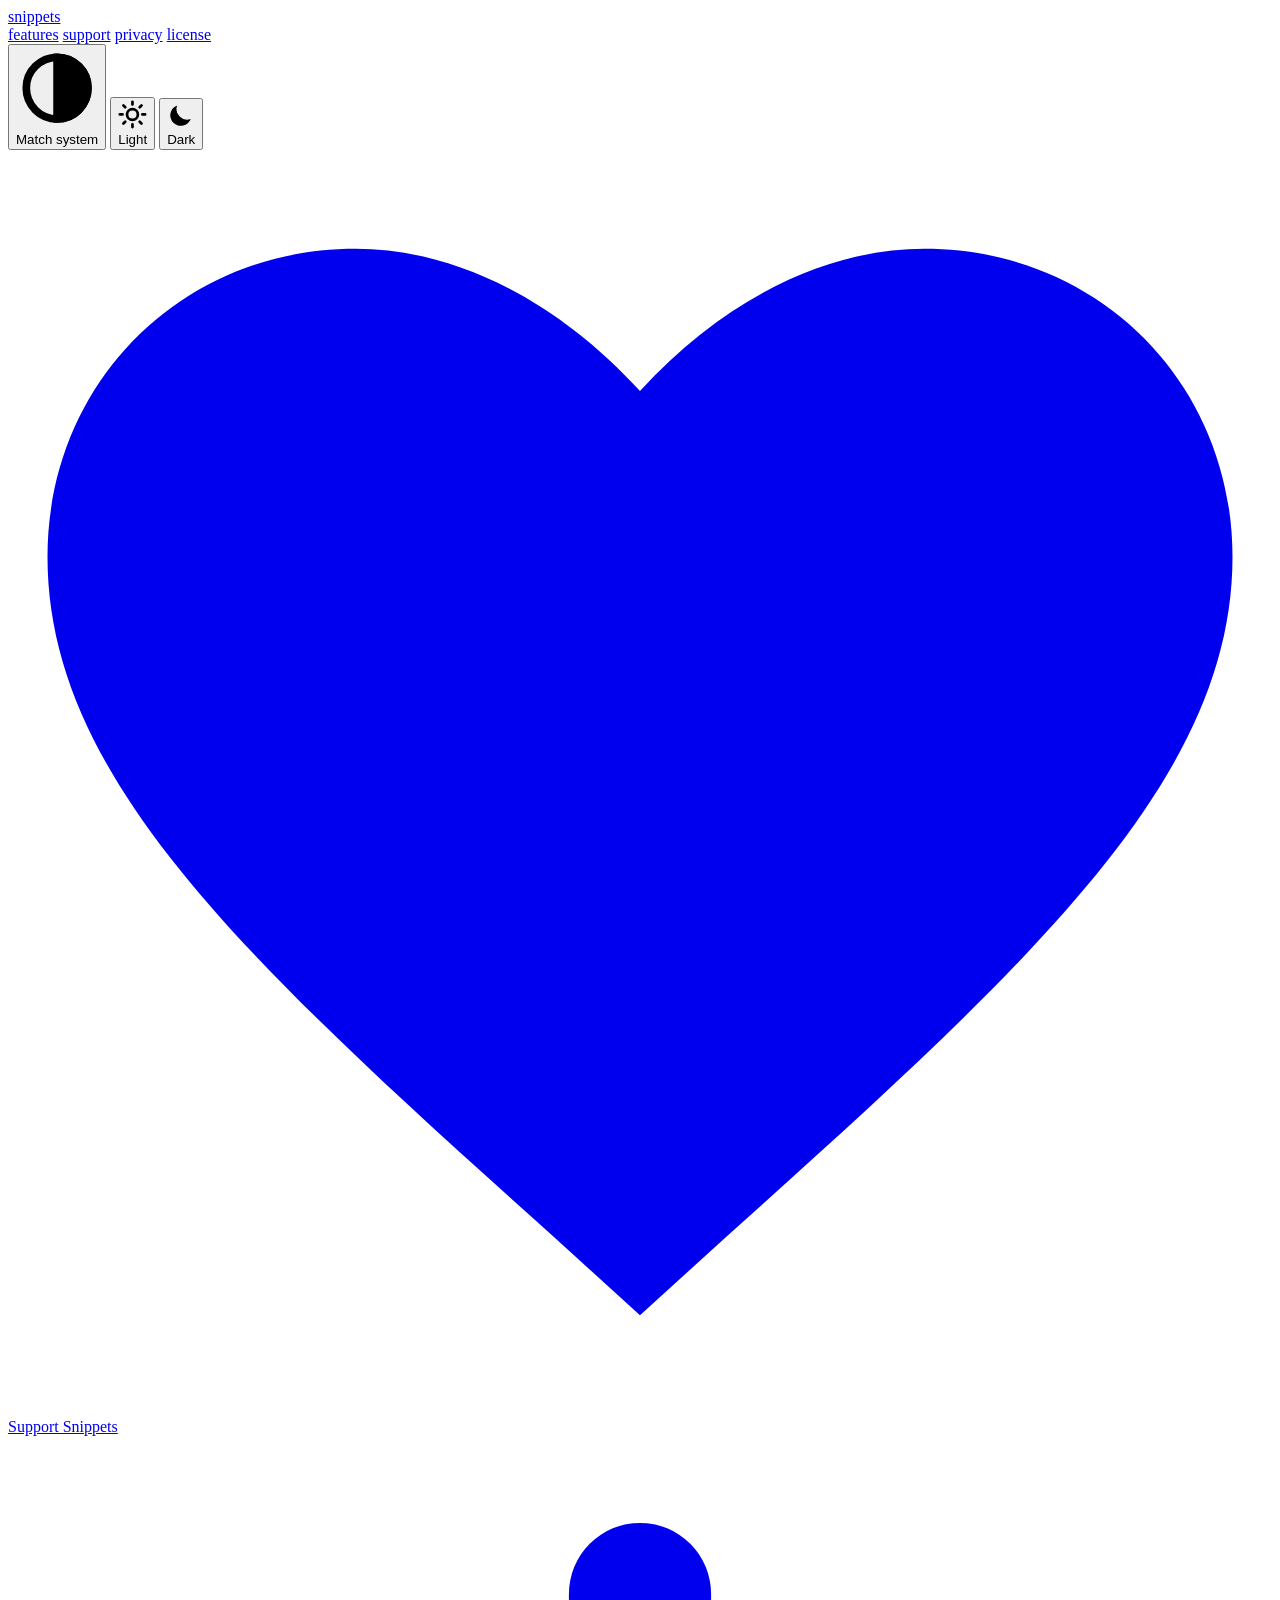
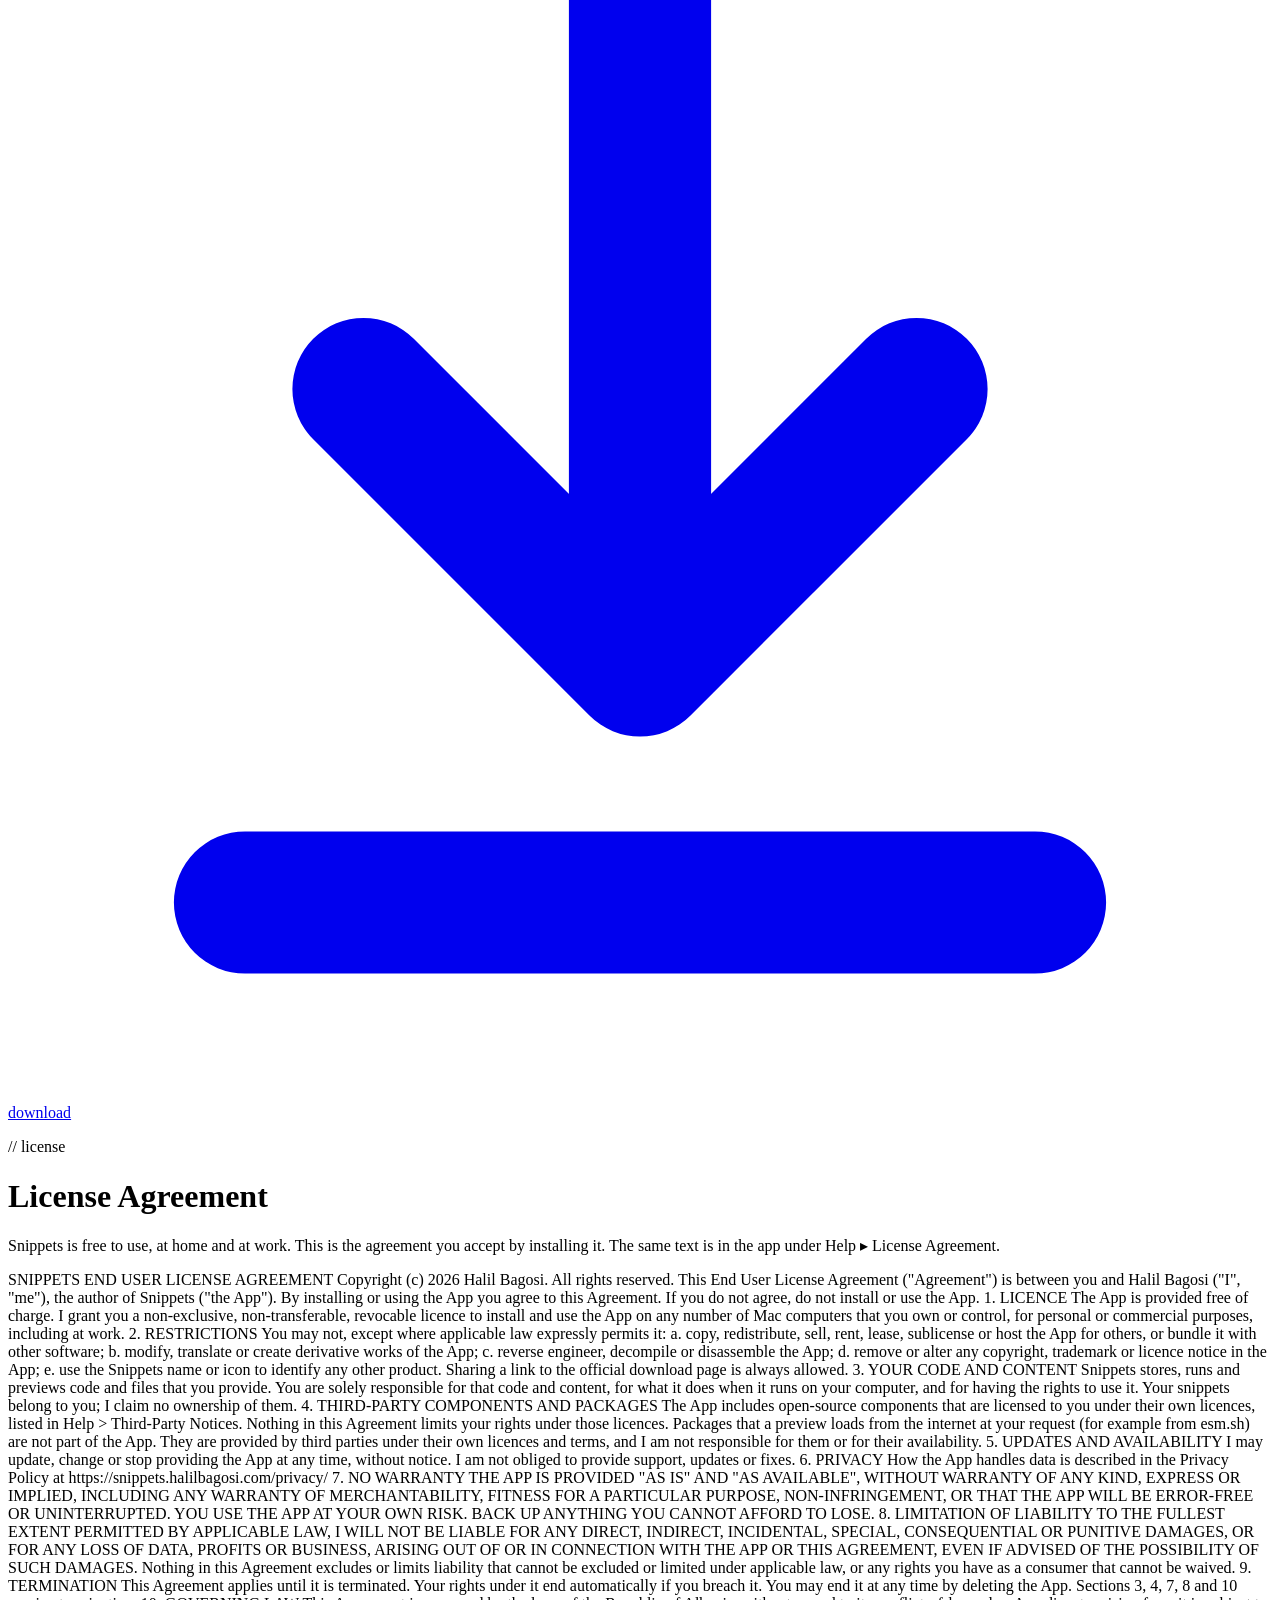
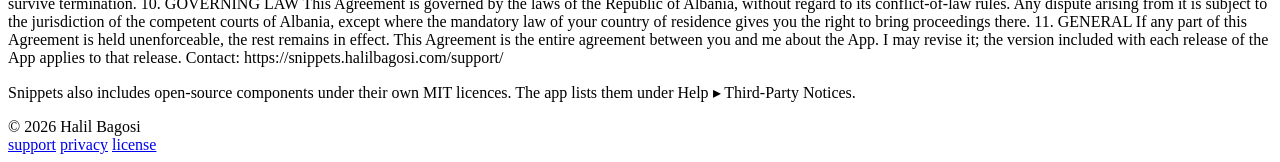
==== license/index.html @ 8a739fa4 "Highlight agent access, add language detection, open panels sooner Co-Authored-By: Claude Opus 5.5 <" ====
<!doctype html>
<html lang="en">
<head>
  <meta charset="utf-8">
  <meta name="viewport" content="width=device-width, initial-scale=1, viewport-fit=cover">
  <title>License Agreement · Snippets</title>
  <meta name="description" content="The end user licence agreement for Snippets for macOS: free for personal and commercial use.">
  <meta name="theme-color" content="#f5f6f8" media="(prefers-color-scheme: light)">
  <meta name="theme-color" content="#0e1014" media="(prefers-color-scheme: dark)">
  <link rel="icon" href="../icon-light.png" media="(prefers-color-scheme: light)">
  <link rel="icon" href="../icon-dark.png" media="(prefers-color-scheme: dark)">
  <link rel="stylesheet" href="../style.css?v=0638dbdf40">
  <script>try{var t=localStorage.getItem("theme");if(t==="light"||t==="dark")document.documentElement.dataset.theme=t}catch(e){}try{var n=navigator;if(/iPhone|iPad|iPod|Android/i.test(n.userAgent))document.documentElement.dataset.device="mobile"}catch(e){}</script>
  <script src="../site.js?v=34f149bb03" defer></script>
</head>
<body>
  <div class="backdrop" aria-hidden="true">
    <div class="glow glow-a"></div>
    <div class="glow glow-b"></div>
  </div>

  <header class="nav glass">
    <a class="brand" href="../"><img class="theme-light" src="../icon-light.png" alt=""><img class="theme-dark" src="../icon-dark.png" alt="">snippets</a>
    <nav class="nav-links" aria-label="Site">
      <a href="../#features">features</a>
      <a href="../support/">support</a>
      <a href="../privacy/">privacy</a>
      <a href="../license/" aria-current="page">license</a>
    </nav>
    <div class="theme-toggle" role="group" aria-label="Appearance">
      <span class="thumb" aria-hidden="true"></span>
      <button type="button" data-choice="auto" aria-pressed="true" title="Match system"><svg viewBox="0 0 16 16" fill="none" stroke="currentColor" stroke-width="1.5"><circle cx="8" cy="8" r="6"/><path d="M8 2a6 6 0 0 1 0 12z" fill="currentColor"/></svg><span class="sr-only">Match system</span></button>
      <button type="button" data-choice="light" aria-pressed="false" title="Light"><svg viewBox="0 0 16 16" fill="none" stroke="currentColor" stroke-width="1.5" stroke-linecap="round"><circle cx="8" cy="8" r="3"/><path d="M8 1v1.5M8 13.5V15M1 8h1.5M13.5 8H15M3 3l1 1M12 12l1 1M3 13l1-1M12 4l1-1"/></svg><span class="sr-only">Light</span></button>
      <button type="button" data-choice="dark" aria-pressed="false" title="Dark"><svg viewBox="0 0 16 16" fill="currentColor"><path d="M13.5 10.2A6 6 0 0 1 5.8 2.5a6 6 0 1 0 7.7 7.7z"/></svg><span class="sr-only">Dark</span></button>
    </div>
    <a class="btn btn-glass btn-sponsor" href="https://github.com/sponsors/halilbagosi" target="_blank" rel="noopener"><svg viewBox="0 -.55 16 16" fill="currentColor" aria-hidden="true"><path d="M8 14.2 6.9 13.2C3 9.7.5 7.4.5 4.6.5 2.4 2.2.7 4.4.7c1.2 0 2.5.6 3.6 1.8C9.1 1.3 10.4.7 11.6.7c2.2 0 3.9 1.7 3.9 3.9 0 2.8-2.5 5.1-6.4 8.6z"/></svg><span>Support Snippets</span></a>
    <a class="btn btn-primary" href="https://github.com/halilbagosi/snippetsPage/releases/latest/download/Snippets.dmg"><svg viewBox="0 0 16 16" fill="none" stroke="currentColor" stroke-width="1.8" stroke-linecap="round" stroke-linejoin="round"><path d="M8 2v8.5M4.5 7 8 10.5 11.5 7M3 13.5h10"/></svg><span>download</span></a>
  </header>

  <main class="doc">
    <div class="wrap wrap-narrow">
      <p class="eyebrow reveal">// license</p>
      <h1 class="headline reveal">License Agreement</h1>
      <p class="lede reveal">Snippets is free to use, at home and at work. This is the agreement you
      accept by installing it. The same text is in the app under Help ▸ License Agreement.</p>

      <div class="card glass reveal">
        <div class="legal">SNIPPETS END USER LICENSE AGREEMENT&#10;&#10;Copyright (c) 2026 Halil Bagosi. All rights reserved.&#10;&#10;This End User License Agreement (&quot;Agreement&quot;) is between you and Halil Bagosi&#10;(&quot;I&quot;, &quot;me&quot;), the author of Snippets (&quot;the App&quot;). By installing or using the&#10;App you agree to this Agreement. If you do not agree, do not install or use&#10;the App.&#10;&#10;1. LICENCE&#10;&#10;The App is provided free of charge. I grant you a non-exclusive,&#10;non-transferable, revocable licence to install and use the App on any number&#10;of Mac computers that you own or control, for personal or commercial&#10;purposes, including at work.&#10;&#10;2. RESTRICTIONS&#10;&#10;You may not, except where applicable law expressly permits it:&#10;&#10;  a. copy, redistribute, sell, rent, lease, sublicense or host the App for&#10;     others, or bundle it with other software;&#10;  b. modify, translate or create derivative works of the App;&#10;  c. reverse engineer, decompile or disassemble the App;&#10;  d. remove or alter any copyright, trademark or licence notice in the App;&#10;  e. use the Snippets name or icon to identify any other product.&#10;&#10;Sharing a link to the official download page is always allowed.&#10;&#10;3. YOUR CODE AND CONTENT&#10;&#10;Snippets stores, runs and previews code and files that you provide. You are&#10;solely responsible for that code and content, for what it does when it runs&#10;on your computer, and for having the rights to use it. Your snippets belong&#10;to you; I claim no ownership of them.&#10;&#10;4. THIRD-PARTY COMPONENTS AND PACKAGES&#10;&#10;The App includes open-source components that are licensed to you under their&#10;own licences, listed in Help &gt; Third-Party Notices. Nothing in this Agreement&#10;limits your rights under those licences.&#10;&#10;Packages that a preview loads from the internet at your request (for&#10;example from esm.sh) are not part of the App. They are provided by third&#10;parties under their own licences and terms, and I am not responsible for&#10;them or for their availability.&#10;&#10;5. UPDATES AND AVAILABILITY&#10;&#10;I may update, change or stop providing the App at any time, without notice.&#10;I am not obliged to provide support, updates or fixes.&#10;&#10;6. PRIVACY&#10;&#10;How the App handles data is described in the Privacy Policy at&#10;https://snippets.halilbagosi.com/privacy/&#10;&#10;7. NO WARRANTY&#10;&#10;THE APP IS PROVIDED &quot;AS IS&quot; AND &quot;AS AVAILABLE&quot;, WITHOUT WARRANTY OF ANY&#10;KIND, EXPRESS OR IMPLIED, INCLUDING ANY WARRANTY OF MERCHANTABILITY, FITNESS&#10;FOR A PARTICULAR PURPOSE, NON-INFRINGEMENT, OR THAT THE APP WILL BE&#10;ERROR-FREE OR UNINTERRUPTED. YOU USE THE APP AT YOUR OWN RISK. BACK UP&#10;ANYTHING YOU CANNOT AFFORD TO LOSE.&#10;&#10;8. LIMITATION OF LIABILITY&#10;&#10;TO THE FULLEST EXTENT PERMITTED BY APPLICABLE LAW, I WILL NOT BE LIABLE FOR&#10;ANY DIRECT, INDIRECT, INCIDENTAL, SPECIAL, CONSEQUENTIAL OR PUNITIVE&#10;DAMAGES, OR FOR ANY LOSS OF DATA, PROFITS OR BUSINESS, ARISING OUT OF OR IN&#10;CONNECTION WITH THE APP OR THIS AGREEMENT, EVEN IF ADVISED OF THE&#10;POSSIBILITY OF SUCH DAMAGES. Nothing in this Agreement excludes or limits&#10;liability that cannot be excluded or limited under applicable law, or any&#10;rights you have as a consumer that cannot be waived.&#10;&#10;9. TERMINATION&#10;&#10;This Agreement applies until it is terminated. Your rights under it end&#10;automatically if you breach it. You may end it at any time by deleting the&#10;App. Sections 3, 4, 7, 8 and 10 survive termination.&#10;&#10;10. GOVERNING LAW&#10;&#10;This Agreement is governed by the laws of the Republic of Albania, without&#10;regard to its conflict-of-law rules. Any dispute arising from it is subject&#10;to the jurisdiction of the competent courts of Albania, except where the&#10;mandatory law of your country of residence gives you the right to bring&#10;proceedings there.&#10;&#10;11. GENERAL&#10;&#10;If any part of this Agreement is held unenforceable, the rest remains in&#10;effect. This Agreement is the entire agreement between you and me about the&#10;App. I may revise it; the version included with each release of the App&#10;applies to that release.&#10;&#10;Contact: https://snippets.halilbagosi.com/support/</div>
      </div>

      <p class="reveal">Snippets also includes open-source components under their own MIT licences. The app
      lists them under Help ▸ Third-Party Notices.</p>
    </div>
  </main>

  <footer class="site-footer">
    <div class="wrap">
      <span>© 2026 Halil Bagosi</span>
      <nav aria-label="Footer">
        <a href="../support/">support</a>
        <a href="../privacy/">privacy</a>
        <a href="../license/">license</a>
      </nav>
    </div>
  </footer>
</body>
</html>
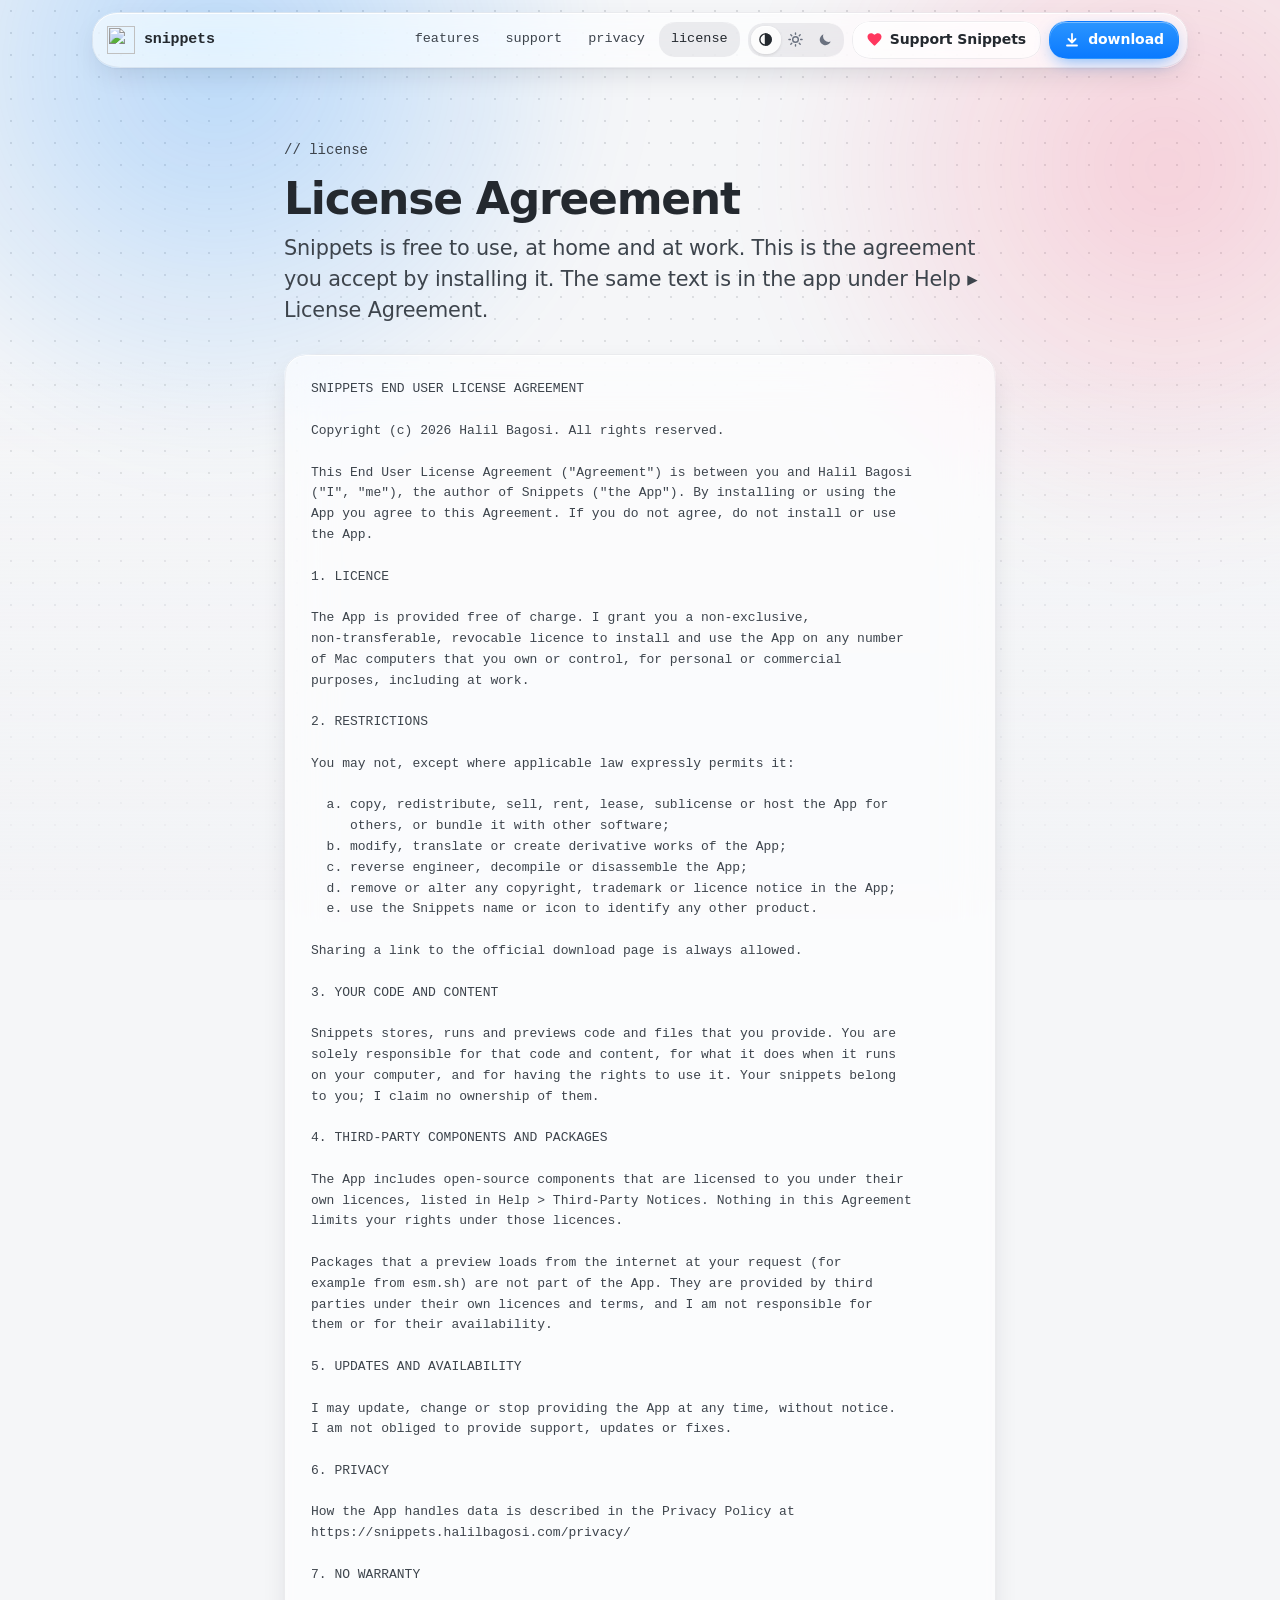
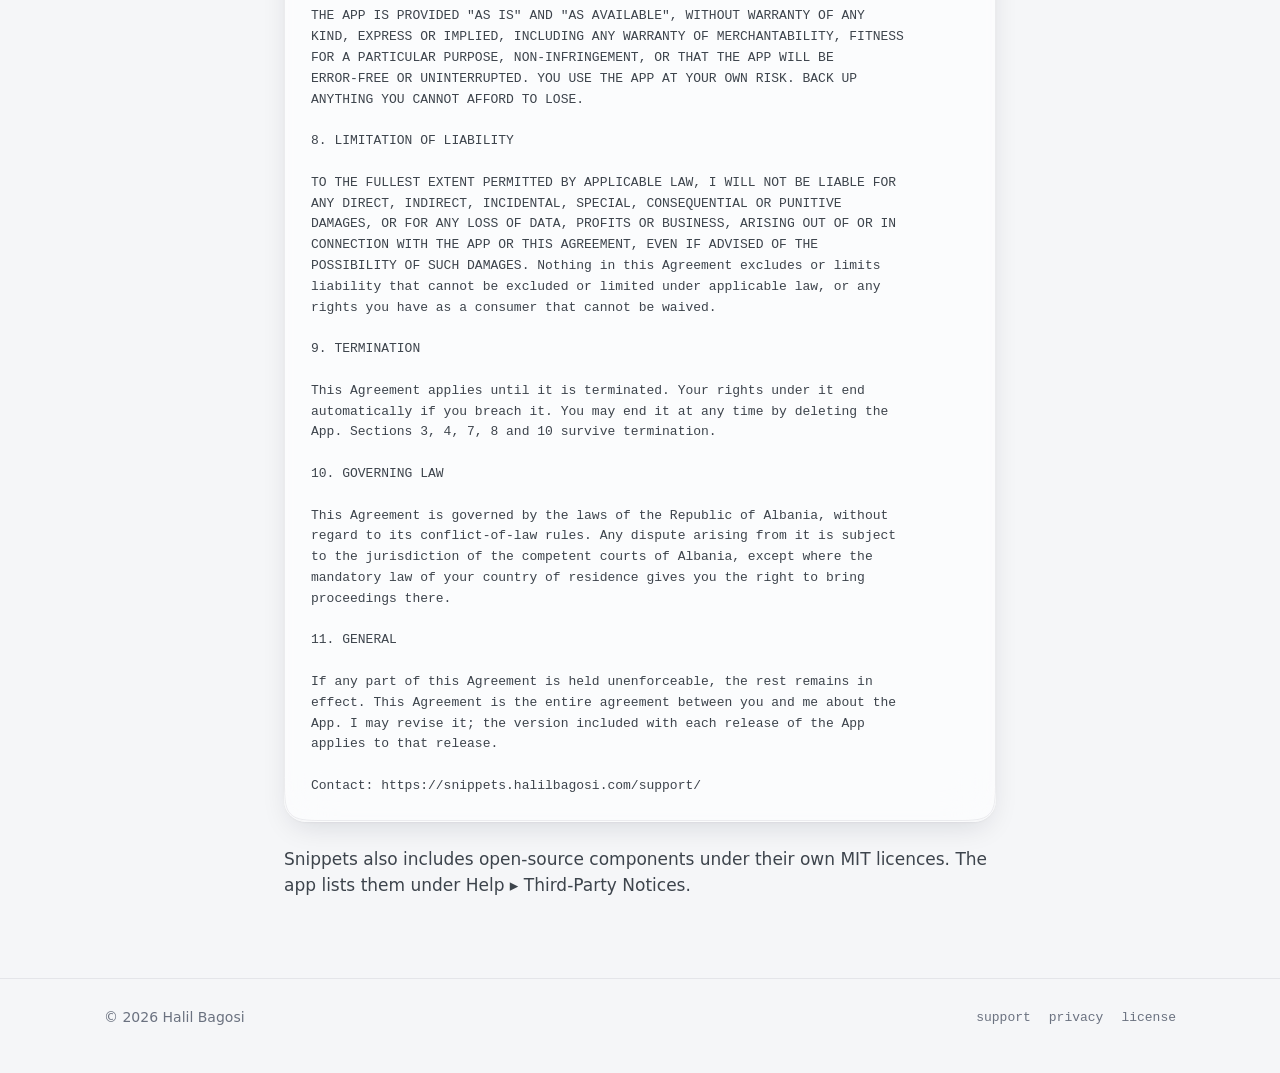
==== commit dd25a5e3: "Hover on language chips; arrow cursor on things you can't click Co-Authored-By: Claude Opus 5.5 <nor" ====
--- a/license/index.html
+++ b/license/index.html
@@ -9,7 +9,7 @@
   <meta name="theme-color" content="#0e1014" media="(prefers-color-scheme: dark)">
   <link rel="icon" href="../icon-light.png" media="(prefers-color-scheme: light)">
   <link rel="icon" href="../icon-dark.png" media="(prefers-color-scheme: dark)">
-  <link rel="stylesheet" href="../style.css?v=0638dbdf40">
+  <link rel="stylesheet" href="../style.css?v=d12fee1ae2">
   <script>try{var t=localStorage.getItem("theme");if(t==="light"||t==="dark")document.documentElement.dataset.theme=t}catch(e){}try{var n=navigator;if(/iPhone|iPad|iPod|Android/i.test(n.userAgent))document.documentElement.dataset.device="mobile"}catch(e){}</script>
   <script src="../site.js?v=34f149bb03" defer></script>
 </head>
--- a/style.css
+++ b/style.css
@@ -0,0 +1,635 @@
+/* Snippets site — mirrors the app's design system
+   (Sources/Snippets/DesignSystem, Services/Theme.swift): the canvas and dot
+   grid, drifting colour glows, glass surfaces with a white hairline rim,
+   `// section` monospace labels and lowercase `lang:` chips.
+
+   Theme: follows the system unless the visitor picks one; site.js sets
+   [data-theme] on <html> before first paint. */
+
+/* ───────────── Tokens ───────────── */
+
+:root {
+  color-scheme: light;
+
+  /* Theme.swift canvas / canvasDeep / text */
+  --canvas: #f5f6f8;
+  --canvas-deep: #f1f2f5;
+  --text: #24292f;
+  --text-2: #3d444c;
+  --text-3: #6b7280;
+  --accent: #0a84ff;
+  --accent-ink: #0060df;
+  --pink: #ff375f;
+  --yellow: #ffbd3b;
+  --purple: #a855f7;
+
+  /* Glass (DSGlassModifier): material + white rim + soft drop shadow */
+  --glass: rgba(255, 255, 255, 0.62);
+  --glass-strong: rgba(255, 255, 255, 0.82);
+  --glass-rim: rgba(255, 255, 255, 0.9);
+  --glass-edge: rgba(15, 23, 42, 0.07);
+  --glass-shadow: 0 1px 2px rgba(15, 23, 42, 0.04), 0 10px 30px -8px rgba(15, 23, 42, 0.14);
+  --well: rgba(255, 255, 255, 0.55);
+  --code-bg: #ffffff;
+
+  --dot: rgba(15, 23, 42, 0.12);
+  --glow-a: rgba(10, 132, 255, 0.26);
+  --glow-b: rgba(255, 55, 95, 0.2);
+  --glow-c: rgba(168, 85, 247, 0.2);
+  --glow-d: rgba(255, 189, 59, 0.18);
+
+  /* DSRadius */
+  --r-sm: 8px;
+  --r-md: 16px;
+  --r-lg: 22px;
+  --r-xl: 28px;
+
+  --font: -apple-system, BlinkMacSystemFont, "SF Pro Text", "SF Pro Display", system-ui, sans-serif;
+  --mono: ui-monospace, "SF Mono", SFMono-Regular, Menlo, monospace;
+
+  /* DSMotion springs as CSS linear() curves (generated, settle ≈ duration). */
+  --spring-reveal: linear(0, 0.0194, 0.0685, 0.1362, 0.2141, 0.2962, 0.3782, 0.4571, 0.531, 0.5988, 0.6599, 0.7143, 0.7619, 0.8033, 0.8388, 0.8691, 0.8946, 0.9159, 0.9336, 0.9482, 0.9601, 0.9697, 0.9774, 0.9834, 0.9882, 0.9919, 0.9948, 0.9969, 0.9985, 0.9996, 1.0004, 1.0009, 1.0013, 1.0014, 1.0015, 1.0015, 1.0015, 1.0014, 1.0012, 1.0011, 1);
+  --spring-reveal-d: 460ms;
+  --spring-page: linear(0, 0.0122, 0.0442, 0.09, 0.145, 0.2055, 0.2687, 0.3324, 0.3949, 0.4553, 0.5125, 0.5661, 0.6159, 0.6615, 0.7032, 0.7408, 0.7747, 0.8049, 0.8318, 0.8556, 0.8766, 0.8949, 0.9109, 0.9248, 0.9368, 0.9472, 0.9561, 0.9636, 0.9701, 0.9756, 0.9802, 0.984, 0.9873, 0.9899, 0.9922, 0.994, 0.9955, 0.9967, 0.9976, 0.9984, 1);
+  --spring-page-d: 900ms;
+  --spring-pop: linear(0, 0.023, 0.0791, 0.1537, 0.2368, 0.3217, 0.404, 0.4813, 0.5521, 0.6157, 0.6722, 0.7218, 0.7648, 0.8019, 0.8338, 0.8609, 0.8839, 0.9034, 0.9197, 0.9335, 0.9449, 0.9545, 0.9625, 0.9691, 0.9746, 0.9791, 0.9829, 0.986, 0.9885, 0.9906, 0.9923, 0.9937, 0.9949, 0.9958, 0.9966, 0.9972, 0.9977, 0.9982, 0.9985, 0.9988, 1);
+  --spring-pop-d: 330ms;
+  --ease-out: cubic-bezier(0.22, 1, 0.36, 1);
+}
+
+/* Dark: the app's own dark canvas. Applied by system preference unless the
+   visitor chose light, or always when they chose dark. */
+@media (prefers-color-scheme: dark) {
+  :root:not([data-theme="light"]) {
+    color-scheme: dark;
+    --canvas: #0e1014;
+    --canvas-deep: #090b0e;
+    --text: #e6edf3;
+    --text-2: #c2cad3;
+    --text-3: #949ca6;
+    --accent: #0a84ff;
+    --accent-ink: #4aa3ff;
+    --glass: rgba(28, 33, 40, 0.55);
+    --glass-strong: rgba(24, 28, 34, 0.78);
+    --glass-rim: rgba(255, 255, 255, 0.14);
+    --glass-edge: rgba(255, 255, 255, 0.06);
+    --glass-shadow: 0 1px 2px rgba(0, 0, 0, 0.3), 0 14px 40px -10px rgba(0, 0, 0, 0.55);
+    --well: rgba(10, 12, 16, 0.6);
+    --code-bg: #0a0b0d;
+    --dot: rgba(255, 255, 255, 0.075);
+    --glow-a: rgba(10, 132, 255, 0.2);
+    --glow-b: rgba(255, 55, 95, 0.15);
+    --glow-c: rgba(168, 85, 247, 0.17);
+    --glow-d: rgba(255, 189, 59, 0.1);
+  }
+}
+:root[data-theme="dark"] {
+  color-scheme: dark;
+  --canvas: #0e1014;
+  --canvas-deep: #090b0e;
+  --text: #e6edf3;
+  --text-2: #c2cad3;
+  --text-3: #949ca6;
+  --accent: #0a84ff;
+  --accent-ink: #4aa3ff;
+  --glass: rgba(28, 33, 40, 0.55);
+  --glass-strong: rgba(24, 28, 34, 0.78);
+  --glass-rim: rgba(255, 255, 255, 0.14);
+  --glass-edge: rgba(255, 255, 255, 0.06);
+  --glass-shadow: 0 1px 2px rgba(0, 0, 0, 0.3), 0 14px 40px -10px rgba(0, 0, 0, 0.55);
+  --well: rgba(10, 12, 16, 0.6);
+  --code-bg: #0a0b0d;
+  --dot: rgba(255, 255, 255, 0.075);
+  --glow-a: rgba(10, 132, 255, 0.2);
+  --glow-b: rgba(255, 55, 95, 0.15);
+  --glow-c: rgba(168, 85, 247, 0.17);
+  --glow-d: rgba(255, 189, 59, 0.1);
+}
+
+/* Light/dark media: an element marked .theme-light shows only in light,
+   .theme-dark only in dark. Hidden <img loading=lazy> never downloads. */
+@media (prefers-color-scheme: light) {
+  :root:not([data-theme="dark"]) .theme-dark { display: none !important; }
+}
+@media (prefers-color-scheme: dark) {
+  :root:not([data-theme="light"]) .theme-light { display: none !important; }
+}
+:root[data-theme="light"] .theme-dark { display: none !important; }
+:root[data-theme="dark"] .theme-light { display: none !important; }
+
+/* ───────────── Base ───────────── */
+
+*, *::before, *::after { box-sizing: border-box; }
+
+html {
+  -webkit-text-size-adjust: 100%;
+  scroll-behavior: smooth;
+  scroll-padding-top: 96px;
+}
+
+body {
+  margin: 0;
+  min-height: 100vh;
+  background: var(--canvas);
+  color: var(--text);
+  font-family: var(--font);
+  font-size: 17px;
+  line-height: 1.55;
+  -webkit-font-smoothing: antialiased;
+  overflow-x: hidden;
+  transition: background-color 300ms var(--ease-out), color 300ms var(--ease-out);
+}
+
+a { color: var(--accent-ink); text-decoration: none; }
+a:hover { text-decoration: underline; text-underline-offset: 3px; }
+
+img, video { display: block; max-width: 100%; }
+
+:focus-visible {
+  outline: 2px solid var(--accent);
+  outline-offset: 3px;
+  border-radius: 6px;
+}
+
+.wrap {
+  width: 100%;
+  max-width: 1120px;
+  margin: 0 auto;
+  padding: 0 24px;
+}
+.wrap-narrow { max-width: 760px; }
+
+.sr-only {
+  position: absolute; width: 1px; height: 1px; overflow: hidden;
+  clip: rect(0 0 0 0); white-space: nowrap;
+}
+
+/* ───────────── Backdrop: canvas, dot grid, drifting glows ───────────── */
+
+.backdrop {
+  position: fixed;
+  inset: 0;
+  z-index: -1;
+  pointer-events: none;
+  overflow: hidden;
+}
+.backdrop::before {          /* dot grid (DotGridBackground: 22pt, 1.4pt dots) */
+  content: "";
+  position: absolute;
+  inset: 0;
+  background-image: radial-gradient(circle at center, var(--dot) 0.8px, transparent 1.2px);
+  background-size: 22px 22px;
+  -webkit-mask-image: linear-gradient(to bottom, #000 0%, rgba(0, 0, 0, 0.85) 55%, rgba(0, 0, 0, 0.35) 100%);
+          mask-image: linear-gradient(to bottom, #000 0%, rgba(0, 0, 0, 0.85) 55%, rgba(0, 0, 0, 0.35) 100%);
+}
+.backdrop::after {           /* canvas → canvasDeep fade */
+  content: "";
+  position: absolute;
+  inset: 0;
+  background: linear-gradient(to bottom, transparent 40%, var(--canvas-deep));
+  opacity: 0.6;
+}
+
+.glow {
+  position: absolute;
+  width: 62vmax;
+  height: 62vmax;
+  border-radius: 50%;
+  filter: blur(40px);
+  will-change: transform;
+  transition: background 300ms var(--ease-out);
+}
+.glow-a { background: radial-gradient(closest-side, var(--glow-a), transparent); top: -26vmax; left: -14vmax; animation: drift-a 64s ease-in-out infinite alternate; }
+.glow-b { background: radial-gradient(closest-side, var(--glow-b), transparent); top: -18vmax; right: -22vmax; animation: drift-b 78s ease-in-out infinite alternate; }
+.glow-c { background: radial-gradient(closest-side, var(--glow-c), transparent); top: 38vh; left: 18vw; animation: drift-c 92s ease-in-out infinite alternate; }
+.glow-d { background: radial-gradient(closest-side, var(--glow-d), transparent); bottom: -30vmax; right: 0; animation: drift-d 70s ease-in-out infinite alternate; }
+
+/* Slow, small drifts — the app's glows move at ~0.07 Hz; these are slower. */
+@keyframes drift-a { to { transform: translate3d(14vw, 10vh, 0) scale(1.08); } }
+@keyframes drift-b { to { transform: translate3d(-12vw, 14vh, 0) scale(0.94); } }
+@keyframes drift-c { to { transform: translate3d(-16vw, -8vh, 0) scale(1.1); } }
+@keyframes drift-d { to { transform: translate3d(-18vw, -12vh, 0) scale(1.05); } }
+
+/* ───────────── Glass ───────────── */
+
+.glass {
+  background: var(--glass);
+  -webkit-backdrop-filter: blur(24px) saturate(170%);
+          backdrop-filter: blur(24px) saturate(170%);
+  border: 1px solid var(--glass-edge);
+  box-shadow: inset 0 1px 0 var(--glass-rim), var(--glass-shadow);
+  border-radius: var(--r-lg);
+}
+
+/* ───────────── Navigation: floating glass capsule ───────────── */
+
+.nav {
+  position: sticky;
+  top: 12px;
+  z-index: 50;
+  margin: 12px auto 0;
+  width: calc(100% - 24px);
+  max-width: 1096px;
+  display: flex;
+  align-items: center;
+  gap: 8px;
+  padding: 8px 8px 8px 14px;
+  border-radius: 999px;
+  transition: background-color 250ms var(--ease-out), box-shadow 250ms var(--ease-out);
+}
+.nav.is-scrolled { background: var(--glass-strong); }
+
+.brand {
+  display: flex;
+  align-items: center;
+  gap: 9px;
+  color: var(--text);
+  font-family: var(--mono);
+  font-size: 15px;
+  font-weight: 600;
+  letter-spacing: -0.01em;
+  margin-right: auto;
+}
+.brand:hover { text-decoration: none; }
+.brand img { width: 28px; height: 28px; }
+
+.nav-links { display: flex; gap: 2px; }
+.nav-links a {
+  font-family: var(--mono);
+  font-size: 13.5px;
+  color: var(--text-2);
+  padding: 7px 12px;
+  border-radius: 999px;
+  transition: background-color 140ms ease-out, color 140ms ease-out;
+}
+.nav-links a:hover { text-decoration: none; background: var(--glass-edge); color: var(--text); }
+.nav-links a[aria-current="page"] { color: var(--text); background: var(--glass-edge); }
+
+/* Theme toggle: segmented auto / light / dark */
+.theme-toggle {
+  position: relative;
+  display: flex;
+  padding: 3px;
+  border-radius: 999px;
+  background: var(--glass-edge);
+}
+.theme-toggle button {
+  position: relative;
+  z-index: 1;
+  display: grid;
+  place-items: center;
+  width: 30px;
+  height: 28px;
+  padding: 0;
+  border: 0;
+  border-radius: 999px;
+  background: none;
+  color: var(--text-3);
+  cursor: pointer;
+  transition: color 140ms ease-out, transform 100ms ease-out;
+}
+.theme-toggle button:active { transform: scale(0.9); }
+.theme-toggle button[aria-pressed="true"] { color: var(--text); }
+.theme-toggle svg { width: 15px; height: 15px; }
+.theme-toggle .thumb {           /* slides between segments (popover spring) */
+  position: absolute;
+  top: 3px;
+  left: 3px;
+  width: 30px;
+  height: 28px;
+  border-radius: 999px;
+  background: var(--glass-strong);
+  box-shadow: inset 0 1px 0 var(--glass-rim), 0 1px 3px rgba(0, 0, 0, 0.12);
+  transition: transform var(--spring-pop-d) var(--spring-pop);
+}
+
+/* ───────────── Buttons ───────────── */
+
+.btn {
+  display: inline-flex;
+  align-items: center;
+  justify-content: center;
+  gap: 8px;
+  font-family: var(--font);
+  font-weight: 600;
+  font-size: 15px;
+  letter-spacing: -0.005em;
+  padding: 9px 16px;
+  border-radius: 999px;
+  border: 1px solid transparent;
+  cursor: pointer;
+  white-space: nowrap;
+  transition: transform 110ms ease-out, filter 140ms ease-out, box-shadow 140ms ease-out, background-color 140ms ease-out;
+}
+.btn:hover { text-decoration: none; }
+.btn:active { transform: scale(0.97); }   /* feedback on press, not release */
+.btn svg { width: 16px; height: 16px; flex: none; }
+
+.btn-primary {
+  color: #fff;
+  background: linear-gradient(180deg, #2b95ff, #0a7aff);
+  box-shadow: inset 0 1px 0 rgba(255, 255, 255, 0.35), 0 6px 18px -6px rgba(10, 132, 255, 0.65);
+}
+.btn-primary:hover { filter: brightness(1.07); box-shadow: inset 0 1px 0 rgba(255, 255, 255, 0.35), 0 10px 26px -6px rgba(10, 132, 255, 0.7); }
+
+.btn-glass {
+  color: var(--text);
+  background: var(--glass);
+  border-color: var(--glass-edge);
+  box-shadow: inset 0 1px 0 var(--glass-rim);
+}
+.btn-glass:hover { background: var(--glass-strong); }
+
+.btn-lg { font-size: 17px; padding: 14px 26px; }
+
+/* A button for something not available yet: greyed, not clickable.
+   Download buttons are disabled on browsers that say they run on iOS or
+   Android (Snippets is a Mac app) — never by touch support, since Macs
+   have touchscreens too. The <head> script marks those devices before
+   first paint, and site.js then takes the link away. */
+.btn.is-disabled,
+.btn.is-disabled:hover,
+:root[data-device="mobile"] .btn[href$="Snippets.dmg"] {
+  color: var(--text-3);
+  background: var(--glass-edge);
+  border-color: var(--glass-edge);
+  box-shadow: none;
+  filter: none;
+  /* Not clickable, so the cursor stays the arrow. */
+  cursor: default;
+}
+.btn.is-disabled:active { transform: none; }
+:root[data-device="mobile"] .btn[href$="Snippets.dmg"] { pointer-events: none; }
+
+.soon {
+  margin: 16px 0 0;
+  font-size: 15px;
+  color: var(--text-2);
+}
+.btn-lg svg { width: 19px; height: 19px; }
+
+.nav .btn { padding: 7px 14px; font-size: 14px; }
+
+/* Support Snippets: glass, with the icon's pink heart. */
+.btn-sponsor svg { color: var(--pink); width: 15px; height: 15px; transition: transform 200ms var(--ease-out); }
+.btn-sponsor:hover svg { transform: scale(1.15); }
+
+/* ───────────── Type ───────────── */
+
+.eyebrow,
+.section-label {
+  font-family: var(--mono);
+  font-size: 14px;
+  color: var(--text-3);
+  letter-spacing: 0;
+}
+.section-label {             /* the app's "// preview ───────" row */
+  display: flex;
+  align-items: center;
+  gap: 12px;
+  margin-bottom: 18px;
+}
+.section-label::after {
+  content: "";
+  flex: 1;
+  height: 1px;
+  background: var(--glass-edge);
+}
+
+h1, h2, h3 {
+  color: var(--text);
+  font-weight: 700;
+  margin: 0;
+  text-wrap: balance;
+}
+.display {
+  font-size: clamp(2.6rem, 6.4vw, 4.6rem);
+  line-height: 1.02;
+  letter-spacing: -0.035em;
+}
+.headline {
+  font-size: clamp(1.9rem, 4vw, 2.75rem);
+  line-height: 1.08;
+  letter-spacing: -0.028em;
+}
+h3 { font-size: 19px; line-height: 1.3; letter-spacing: -0.012em; }
+
+.lede {
+  font-size: clamp(1.1rem, 1.8vw, 1.3rem);
+  line-height: 1.5;
+  color: var(--text-2);
+  letter-spacing: -0.008em;
+  text-wrap: pretty;
+}
+.muted { color: var(--text-3); }
+
+code, kbd {
+  font-family: var(--mono);
+  font-size: 0.86em;
+  background: var(--glass-edge);
+  padding: 1px 6px;
+  border-radius: 6px;
+}
+
+/* ───────────── Chips (lang:swift etc.) ───────────── */
+
+.chip {
+  --c: var(--accent);
+  display: inline-flex;
+  align-items: center;
+  gap: 6px;
+  font-family: var(--mono);
+  font-size: 13.5px;
+  font-weight: 600;
+  padding: 5px 11px;
+  border-radius: 9px;
+  color: var(--c);
+  background: color-mix(in srgb, var(--c) 12%, transparent);
+  border: 1px solid color-mix(in srgb, var(--c) 38%, transparent);
+  white-space: nowrap;
+  /* Chips are labels, not controls: keep the arrow, not the text I-beam. */
+  cursor: default;
+  /* No border-color: site.js redraws the border as an SVG layer. */
+  transition: background-color 140ms ease-out, box-shadow 180ms ease-out, translate 180ms var(--ease-out);
+}
+@media (hover: hover) {
+  .chip:hover {
+    background: color-mix(in srgb, var(--c) 20%, transparent);
+    box-shadow: 0 6px 16px -8px color-mix(in srgb, var(--c) 70%, transparent);
+    translate: 0 -1px;
+  }
+}
+.chip-row {
+  display: flex;
+  flex-wrap: wrap;
+  justify-content: center;
+  gap: 8px;
+}
+
+/* ───────────── Reveal on scroll ───────────── */
+/* "Materialize, don't just fade": opacity, blur and scale arrive together on
+   the app's reveal spring. Stagger 20 ms per item, capped at 120 ms
+   (DSMotion.staggerStep / staggerCap). site.js adds .is-in. */
+
+.js .reveal {
+  opacity: 0;
+  transform: translate3d(0, 18px, 0) scale(0.985);
+  filter: blur(6px);
+}
+.js .reveal.is-in {
+  opacity: 1;
+  transform: none;
+  filter: none;
+  transition:
+    opacity 360ms var(--ease-out),
+    filter 360ms var(--ease-out),
+    transform var(--spring-reveal-d) var(--spring-reveal);
+  transition-delay: calc(min(var(--i, 0) * 20ms, 120ms));
+}
+/* .reveal.is-in replaces the whole transition list, so a revealed chip
+   restates its hover transitions, undelayed by the reveal stagger. */
+.js .chip.reveal.is-in {
+  transition:
+    opacity 360ms var(--ease-out),
+    filter 360ms var(--ease-out),
+    transform var(--spring-reveal-d) var(--spring-reveal),
+    background-color 140ms ease-out,
+    box-shadow 180ms ease-out,
+    translate 180ms var(--ease-out);
+  transition-delay:
+    calc(min(var(--i, 0) * 20ms, 120ms)),
+    calc(min(var(--i, 0) * 20ms, 120ms)),
+    calc(min(var(--i, 0) * 20ms, 120ms)),
+    0ms, 0ms, 0ms;
+}
+
+/* ───────────── Footer ───────────── */
+
+.site-footer {
+  margin-top: 80px;
+  padding: 28px 0 44px;
+  border-top: 1px solid var(--glass-edge);
+  color: var(--text-3);
+  font-size: 14px;
+}
+.site-footer .wrap {
+  display: flex;
+  gap: 16px;
+  justify-content: space-between;
+  align-items: center;
+  flex-wrap: wrap;
+}
+.site-footer nav { display: flex; gap: 18px; font-family: var(--mono); font-size: 13px; }
+.site-footer a { color: var(--text-3); }
+.site-footer a:hover { color: var(--text); }
+
+/* ───────────── Document pages (support / privacy / license) ───────────── */
+
+.doc { padding: 72px 0 0; }
+.doc h1 { margin-bottom: 10px; }
+.doc .lede { margin: 0 0 28px; }
+.doc h2 {
+  font-size: 22px;
+  letter-spacing: -0.018em;
+  margin: 44px 0 10px;
+}
+.doc p, .doc ul { margin: 0 0 14px; color: var(--text-2); }
+.doc strong { color: var(--text); }
+.doc ul { padding-left: 22px; }
+.doc li { margin-bottom: 7px; }
+.doc li::marker { color: var(--text-3); }
+.meta { font-family: var(--mono); font-size: 13.5px; color: var(--text-3); margin-bottom: 28px; }
+
+.card { padding: 24px 26px; margin: 24px 0; }
+.card > :last-child { margin-bottom: 0; }
+
+.contact { display: flex; align-items: center; gap: 18px; flex-wrap: wrap; }
+.contact p { margin: 0; font-family: var(--mono); font-size: 14.5px; }
+
+/* FAQ disclosure: height animates with the page spring where supported. */
+.faq { margin-top: 8px; }
+.faq details {
+  border-bottom: 1px solid var(--glass-edge);
+  interpolate-size: allow-keywords;
+}
+.faq details::details-content {
+  height: 0;
+  overflow: clip;
+  opacity: 0;
+  transition: height var(--spring-reveal-d) var(--spring-reveal), opacity 240ms var(--ease-out), content-visibility var(--spring-reveal-d) allow-discrete;
+}
+.faq details[open]::details-content { height: auto; opacity: 1; }
+.faq summary {
+  display: flex;
+  align-items: center;
+  justify-content: space-between;
+  gap: 16px;
+  padding: 18px 2px;
+  cursor: pointer;
+  font-weight: 600;
+  letter-spacing: -0.01em;
+  list-style: none;
+}
+.faq summary::-webkit-details-marker { display: none; }
+.faq summary::after {
+  content: "";
+  flex: none;
+  width: 9px;
+  height: 9px;
+  border-right: 2px solid var(--text-3);
+  border-bottom: 2px solid var(--text-3);
+  transform: translateY(-3px) rotate(45deg);
+  transition: transform var(--spring-pop-d) var(--spring-pop);
+}
+.faq details[open] summary::after { transform: translateY(2px) rotate(225deg); }
+.faq details > :not(summary) { margin: 0 2px 16px; }
+
+.legal {
+  white-space: pre-wrap;
+  font-family: var(--mono);
+  font-size: 13px;
+  line-height: 1.6;
+  color: var(--text-2);
+  overflow-wrap: anywhere;
+}
+
+/* ───────────── Responsive ───────────── */
+
+@media (max-width: 760px) {
+  .nav-links { display: none; }
+  .wrap { padding: 0 18px; }
+  .doc { padding-top: 48px; }
+}
+/* Icon-only nav buttons are exact circles, so the glyph sits dead centre. */
+@media (max-width: 980px) {
+  .nav .btn-sponsor span { display: none; }
+  .nav .btn-sponsor { width: 36px; height: 36px; padding: 0; }
+}
+@media (max-width: 420px) {
+  .nav .btn span { display: none; }
+  .nav .btn { width: 36px; height: 36px; padding: 0; }
+}
+
+/* ───────────── Accessibility preferences ───────────── */
+
+@media (prefers-reduced-motion: reduce) {
+  html { scroll-behavior: auto; }
+  .glow { animation: none; }
+  .js .reveal { transform: none; filter: none; }
+  .js .reveal.is-in { transition: opacity 200ms ease; transition-delay: 0ms; }
+  .js .chip.reveal.is-in { transition: opacity 200ms ease, background-color 140ms ease-out, box-shadow 180ms ease-out; transition-delay: 0ms; }
+  .chip:hover { translate: none; }
+  .theme-toggle .thumb, .faq summary::after { transition-duration: 1ms; }
+  .faq details::details-content { transition: none; }
+  .btn:active { transform: none; }
+}
+
+@media (prefers-reduced-transparency: reduce) {
+  .glass, .nav { -webkit-backdrop-filter: none; backdrop-filter: none; background: var(--canvas); }
+  .glow { display: none; }
+}
+
+@media (prefers-contrast: more) {
+  :root { --glass-edge: color-mix(in srgb, var(--text) 45%, transparent); --text-3: var(--text-2); }
+  .glass { background: var(--canvas); }
+}
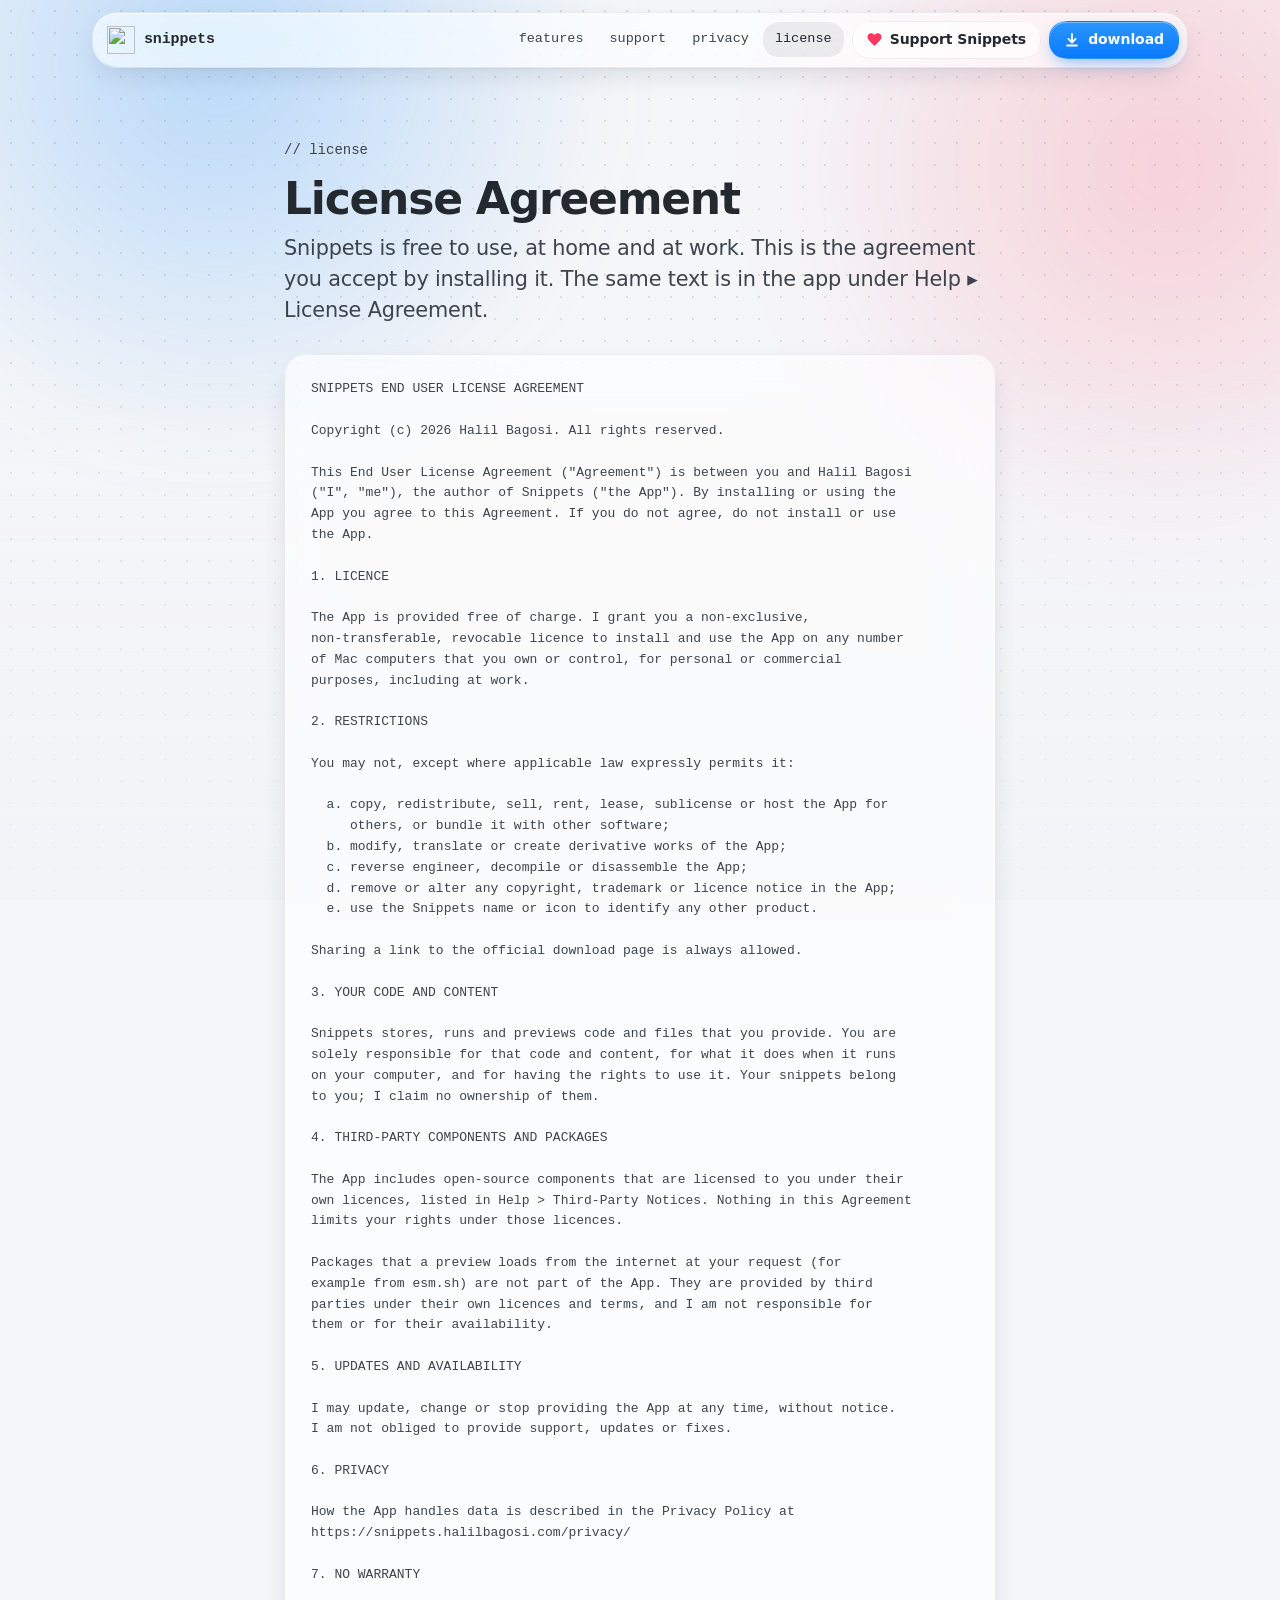
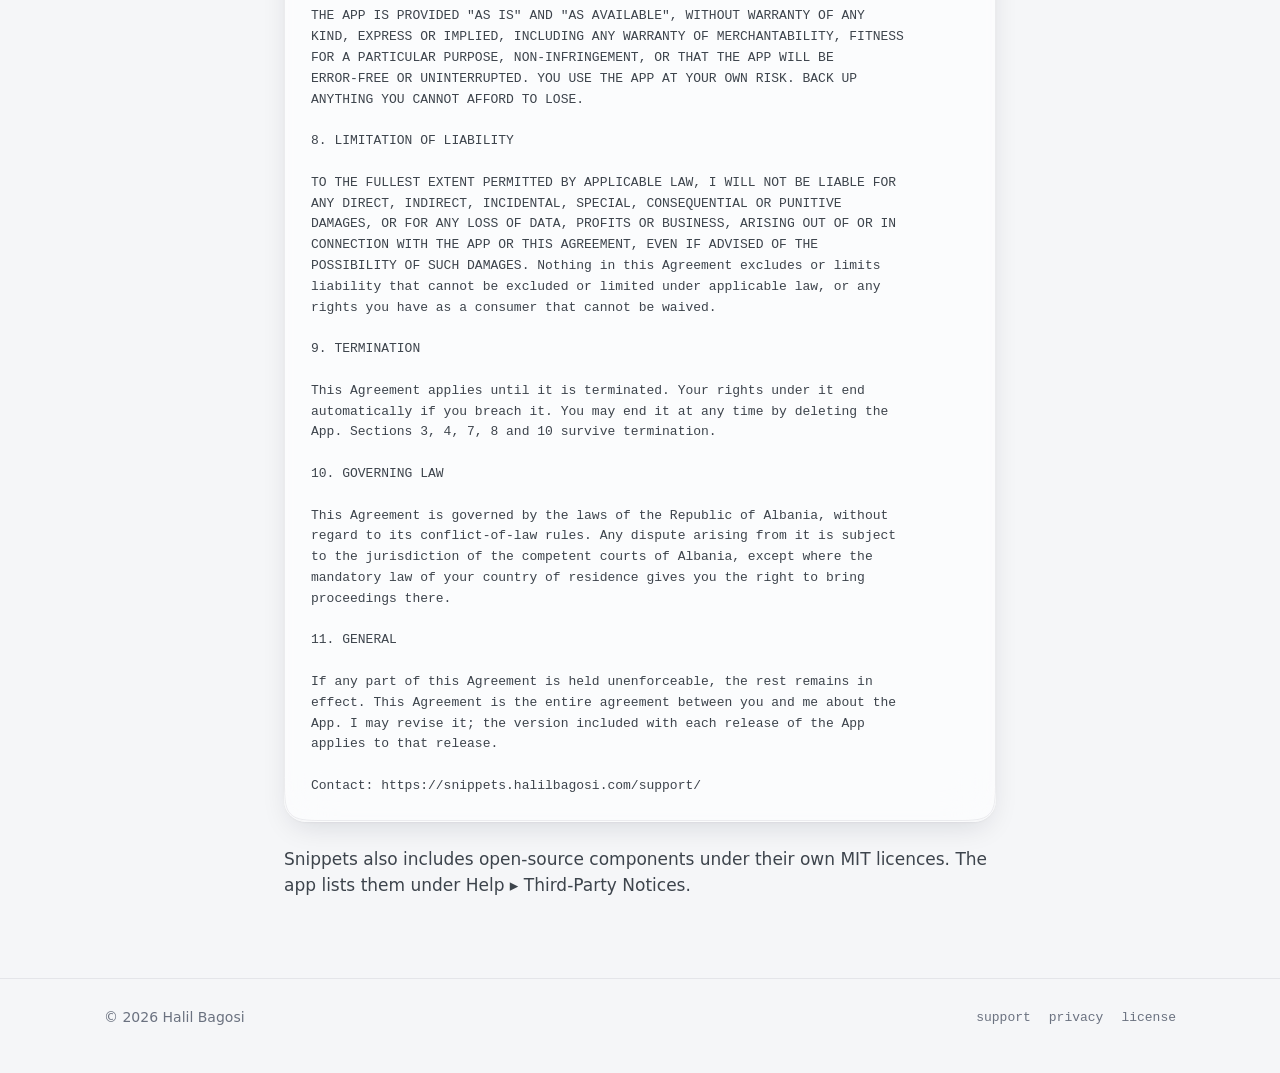
==== commit 9aeebd68: "Snippets 1.2: appcast, download page version, site cleanup" ====
--- a/license/index.html
+++ b/license/index.html
@@ -9,9 +9,9 @@
   <meta name="theme-color" content="#0e1014" media="(prefers-color-scheme: dark)">
   <link rel="icon" href="../icon-light.png" media="(prefers-color-scheme: light)">
   <link rel="icon" href="../icon-dark.png" media="(prefers-color-scheme: dark)">
-  <link rel="stylesheet" href="../style.css?v=d12fee1ae2">
-  <script>try{var t=localStorage.getItem("theme");if(t==="light"||t==="dark")document.documentElement.dataset.theme=t}catch(e){}try{var n=navigator;if(/iPhone|iPad|iPod|Android/i.test(n.userAgent))document.documentElement.dataset.device="mobile"}catch(e){}</script>
-  <script src="../site.js?v=34f149bb03" defer></script>
+  <link rel="stylesheet" href="../style.css?v=12e4d4f943">
+  <script>try{var n=navigator;if(/iPhone|iPad|iPod|Android/i.test(n.userAgent))document.documentElement.dataset.device="mobile"}catch(e){}</script>
+  <script src="../site.js?v=48091eecfc" defer></script>
 </head>
 <body>
   <div class="backdrop" aria-hidden="true">
@@ -27,12 +27,6 @@
       <a href="../privacy/">privacy</a>
       <a href="../license/" aria-current="page">license</a>
     </nav>
-    <div class="theme-toggle" role="group" aria-label="Appearance">
-      <span class="thumb" aria-hidden="true"></span>
-      <button type="button" data-choice="auto" aria-pressed="true" title="Match system"><svg viewBox="0 0 16 16" fill="none" stroke="currentColor" stroke-width="1.5"><circle cx="8" cy="8" r="6"/><path d="M8 2a6 6 0 0 1 0 12z" fill="currentColor"/></svg><span class="sr-only">Match system</span></button>
-      <button type="button" data-choice="light" aria-pressed="false" title="Light"><svg viewBox="0 0 16 16" fill="none" stroke="currentColor" stroke-width="1.5" stroke-linecap="round"><circle cx="8" cy="8" r="3"/><path d="M8 1v1.5M8 13.5V15M1 8h1.5M13.5 8H15M3 3l1 1M12 12l1 1M3 13l1-1M12 4l1-1"/></svg><span class="sr-only">Light</span></button>
-      <button type="button" data-choice="dark" aria-pressed="false" title="Dark"><svg viewBox="0 0 16 16" fill="currentColor"><path d="M13.5 10.2A6 6 0 0 1 5.8 2.5a6 6 0 1 0 7.7 7.7z"/></svg><span class="sr-only">Dark</span></button>
-    </div>
     <a class="btn btn-glass btn-sponsor" href="https://github.com/sponsors/halilbagosi" target="_blank" rel="noopener"><svg viewBox="0 -.55 16 16" fill="currentColor" aria-hidden="true"><path d="M8 14.2 6.9 13.2C3 9.7.5 7.4.5 4.6.5 2.4 2.2.7 4.4.7c1.2 0 2.5.6 3.6 1.8C9.1 1.3 10.4.7 11.6.7c2.2 0 3.9 1.7 3.9 3.9 0 2.8-2.5 5.1-6.4 8.6z"/></svg><span>Support Snippets</span></a>
     <a class="btn btn-primary" href="https://github.com/halilbagosi/snippetsPage/releases/latest/download/Snippets.dmg"><svg viewBox="0 0 16 16" fill="none" stroke="currentColor" stroke-width="1.8" stroke-linecap="round" stroke-linejoin="round"><path d="M8 2v8.5M4.5 7 8 10.5 11.5 7M3 13.5h10"/></svg><span>download</span></a>
   </header>
--- a/style.css
+++ b/style.css
@@ -3,8 +3,7 @@
    grid, drifting colour glows, glass surfaces with a white hairline rim,
    `// section` monospace labels and lowercase `lang:` chips.
 
-   Theme: follows the system unless the visitor picks one; site.js sets
-   [data-theme] on <html> before first paint. */
+   Theme: always follows the system appearance. */
 
 /* ───────────── Tokens ───────────── */
 
@@ -57,10 +56,9 @@
   --ease-out: cubic-bezier(0.22, 1, 0.36, 1);
 }
 
-/* Dark: the app's own dark canvas. Applied by system preference unless the
-   visitor chose light, or always when they chose dark. */
+/* Dark: the app's own dark canvas, when the system is in dark mode. */
 @media (prefers-color-scheme: dark) {
-  :root:not([data-theme="light"]) {
+  :root {
     color-scheme: dark;
     --canvas: #0e1014;
     --canvas-deep: #090b0e;
@@ -83,39 +81,15 @@
     --glow-d: rgba(255, 189, 59, 0.1);
   }
 }
-:root[data-theme="dark"] {
-  color-scheme: dark;
-  --canvas: #0e1014;
-  --canvas-deep: #090b0e;
-  --text: #e6edf3;
-  --text-2: #c2cad3;
-  --text-3: #949ca6;
-  --accent: #0a84ff;
-  --accent-ink: #4aa3ff;
-  --glass: rgba(28, 33, 40, 0.55);
-  --glass-strong: rgba(24, 28, 34, 0.78);
-  --glass-rim: rgba(255, 255, 255, 0.14);
-  --glass-edge: rgba(255, 255, 255, 0.06);
-  --glass-shadow: 0 1px 2px rgba(0, 0, 0, 0.3), 0 14px 40px -10px rgba(0, 0, 0, 0.55);
-  --well: rgba(10, 12, 16, 0.6);
-  --code-bg: #0a0b0d;
-  --dot: rgba(255, 255, 255, 0.075);
-  --glow-a: rgba(10, 132, 255, 0.2);
-  --glow-b: rgba(255, 55, 95, 0.15);
-  --glow-c: rgba(168, 85, 247, 0.17);
-  --glow-d: rgba(255, 189, 59, 0.1);
-}
 
 /* Light/dark media: an element marked .theme-light shows only in light,
    .theme-dark only in dark. Hidden <img loading=lazy> never downloads. */
 @media (prefers-color-scheme: light) {
-  :root:not([data-theme="dark"]) .theme-dark { display: none !important; }
+  .theme-dark { display: none !important; }
 }
 @media (prefers-color-scheme: dark) {
-  :root:not([data-theme="light"]) .theme-light { display: none !important; }
-}
-:root[data-theme="light"] .theme-dark { display: none !important; }
-:root[data-theme="dark"] .theme-light { display: none !important; }
+  .theme-light { display: none !important; }
+}
 
 /* ───────────── Base ───────────── */
 
@@ -264,44 +238,6 @@
 }
 .nav-links a:hover { text-decoration: none; background: var(--glass-edge); color: var(--text); }
 .nav-links a[aria-current="page"] { color: var(--text); background: var(--glass-edge); }
-
-/* Theme toggle: segmented auto / light / dark */
-.theme-toggle {
-  position: relative;
-  display: flex;
-  padding: 3px;
-  border-radius: 999px;
-  background: var(--glass-edge);
-}
-.theme-toggle button {
-  position: relative;
-  z-index: 1;
-  display: grid;
-  place-items: center;
-  width: 30px;
-  height: 28px;
-  padding: 0;
-  border: 0;
-  border-radius: 999px;
-  background: none;
-  color: var(--text-3);
-  cursor: pointer;
-  transition: color 140ms ease-out, transform 100ms ease-out;
-}
-.theme-toggle button:active { transform: scale(0.9); }
-.theme-toggle button[aria-pressed="true"] { color: var(--text); }
-.theme-toggle svg { width: 15px; height: 15px; }
-.theme-toggle .thumb {           /* slides between segments (popover spring) */
-  position: absolute;
-  top: 3px;
-  left: 3px;
-  width: 30px;
-  height: 28px;
-  border-radius: 999px;
-  background: var(--glass-strong);
-  box-shadow: inset 0 1px 0 var(--glass-rim), 0 1px 3px rgba(0, 0, 0, 0.12);
-  transition: transform var(--spring-pop-d) var(--spring-pop);
-}
 
 /* ───────────── Buttons ───────────── */
 
@@ -619,7 +555,7 @@
   .js .reveal.is-in { transition: opacity 200ms ease; transition-delay: 0ms; }
   .js .chip.reveal.is-in { transition: opacity 200ms ease, background-color 140ms ease-out, box-shadow 180ms ease-out; transition-delay: 0ms; }
   .chip:hover { translate: none; }
-  .theme-toggle .thumb, .faq summary::after { transition-duration: 1ms; }
+  .faq summary::after { transition-duration: 1ms; }
   .faq details::details-content { transition: none; }
   .btn:active { transform: none; }
 }
